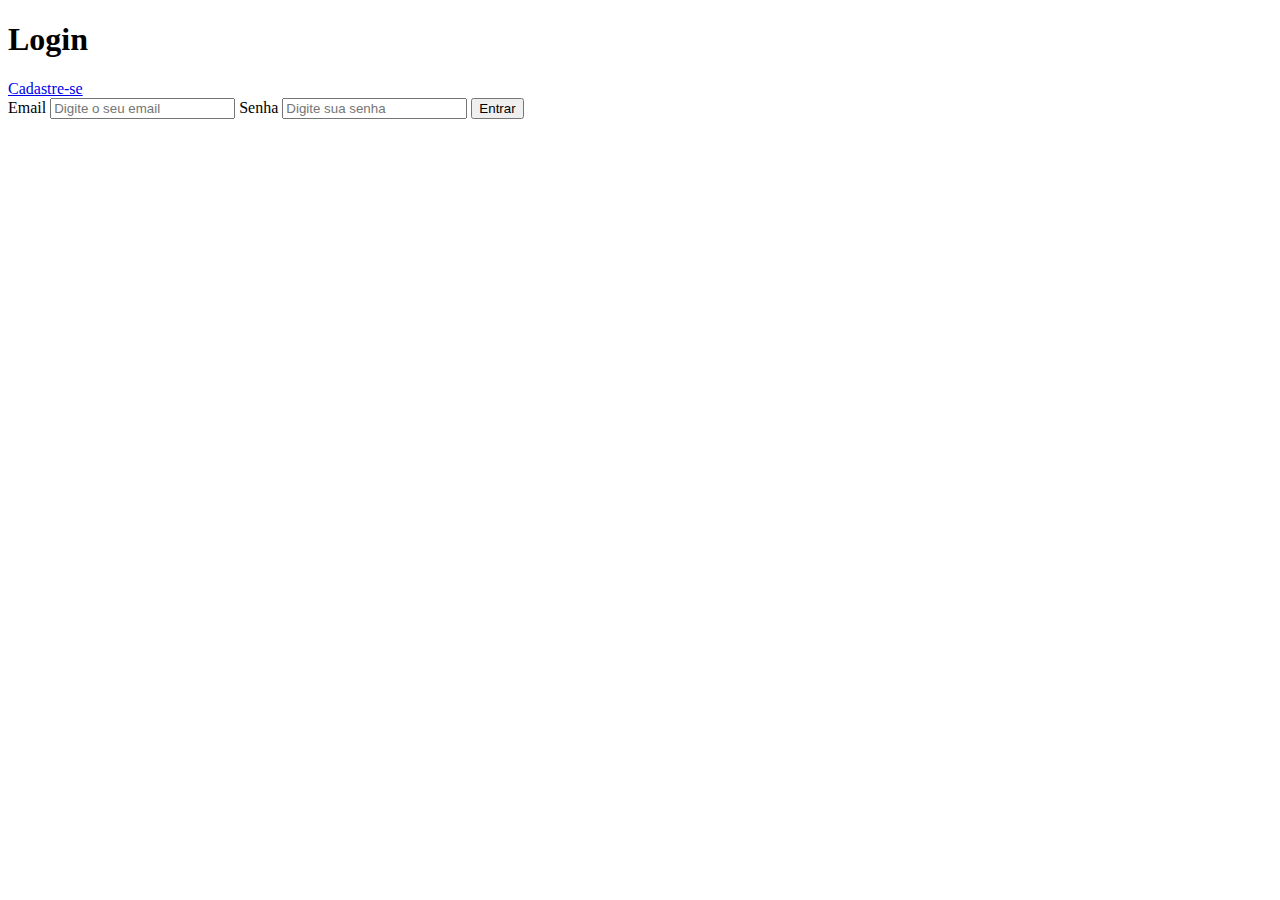
==== html/cadastro.html @ ceff6b8c "final_login" ====
<!DOCTYPE html>
<html lang="pt_br">

<head>
    <meta charset="UTF-8">
    <meta http-equiv="X-UA-Compatible" content="IE=edge">
    <meta name="viewport" content="width=device-width, initial-scale=1.0">
    <meta description="Tela de Cadastro para acesso à Plataforma">
    <link rel="stylesheet" href="./plugin/fontawesome/css/fontawesome.min.css">
    <link rel="shortcut icon" href="./images/graduation-cap-solid.svg" type="image/x-icon">
    <!-- coloca o icon na guia-->
    <link rel="stylesheet" href="./css/import.css">
    <title>Cadasatro Museu</title>
</head>

<body>
    <main id="main_panel">
        <section id="logo_panel">

        </section>
        <section id="login_panel">
            <div class="animation-up" id="form_panel">
                <div id="title_panel">
                    <h1>Login</h1>
                    <a href="#">Cadastre-se</a>
                </div>

                <form id="form_login">
                    <label for="e-mail">Email</label>
                    <input placeholder="Digite o seu email" class="input_field" type="email" id="e-mail">
                    <label for="pass">Senha</label>
                    <input placeholder="Digite sua senha" class="input_field" type="password" id="pass">
                    <button type="submit">Entrar</button>
                </form>
            </div>


        </section>

    </main>
</body>

</html>
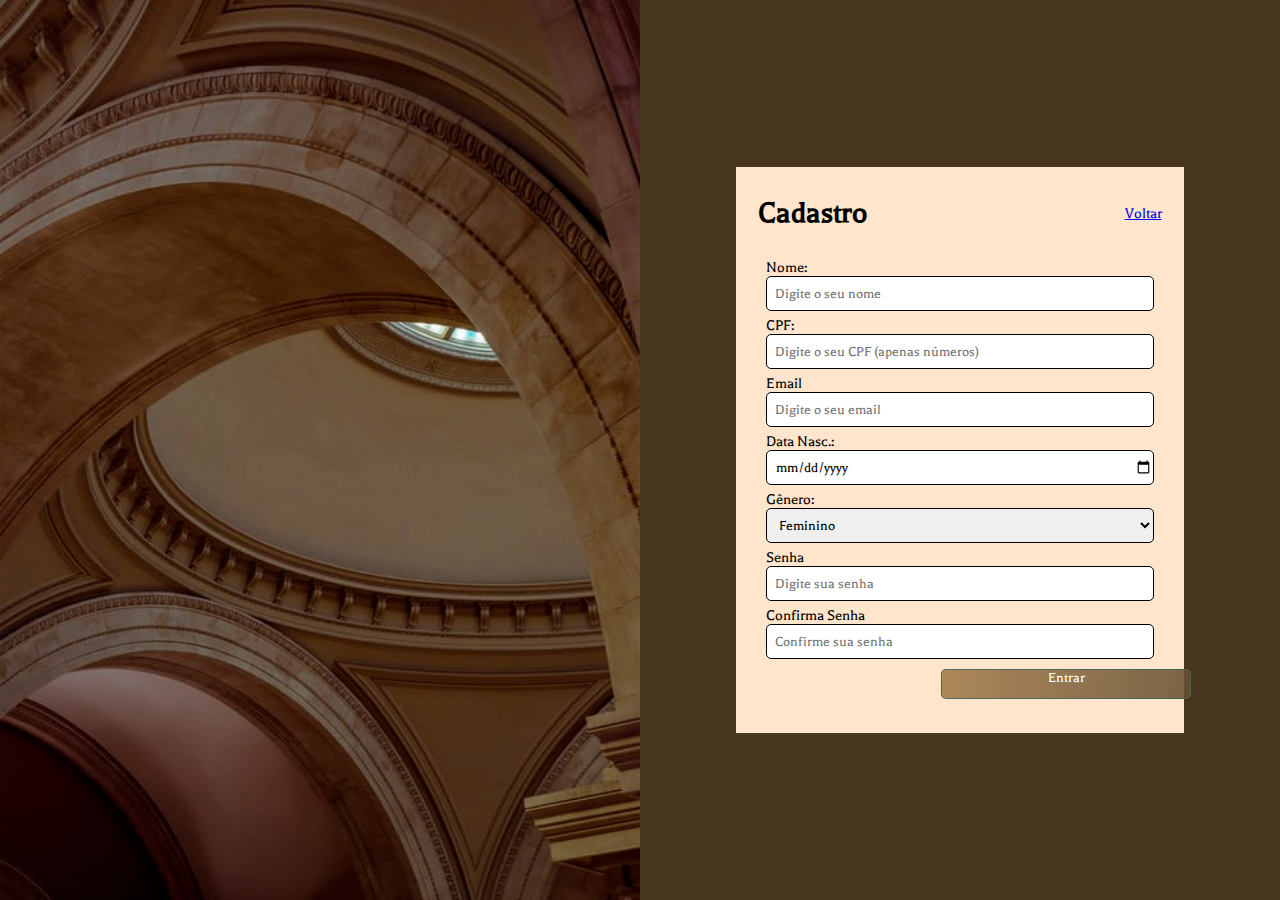
==== commit 32f41d0e: "final_aula14092021" ====
--- a/html/cadastro.html
+++ b/html/cadastro.html
@@ -6,37 +6,49 @@
     <meta http-equiv="X-UA-Compatible" content="IE=edge">
     <meta name="viewport" content="width=device-width, initial-scale=1.0">
     <meta description="Tela de Cadastro para acesso à Plataforma">
-    <link rel="stylesheet" href="./plugin/fontawesome/css/fontawesome.min.css">
-    <link rel="shortcut icon" href="./images/graduation-cap-solid.svg" type="image/x-icon">
+    <link rel="stylesheet" href="../plugin/fontawesome/css/fontawesome.min.css">
+    <link rel="shortcut icon" href="../images/address-card.svg" type="image/x-icon">
     <!-- coloca o icon na guia-->
-    <link rel="stylesheet" href="./css/import.css">
+    <link rel="stylesheet" href="../css/import.css">
     <title>Cadasatro Museu</title>
 </head>
 
 <body>
     <main id="main_panel">
-        <section id="logo_panel">
+        <section id="logo_panel_cad">
 
         </section>
-        <section id="login_panel">
+        <section id="cadastro_panel">
             <div class="animation-up" id="form_panel">
                 <div id="title_panel">
-                    <h1>Login</h1>
-                    <a href="#">Cadastre-se</a>
+                    <h1>Cadastro</h1>
+                    <a href="../index.html">Voltar</a>
                 </div>
-
-                <form id="form_login">
+                <form id="form_cadastro">
+                    <label for="nome">Nome:</label>
+                    <input placeholder="Digite o seu nome" class="input_field" type="text" id="nome">
+                    <label for="cpf">CPF:</label>
+                    <input placeholder="Digite o seu CPF (apenas números)" class="input_field" type="number" id="cpf">
                     <label for="e-mail">Email</label>
                     <input placeholder="Digite o seu email" class="input_field" type="email" id="e-mail">
+                    <label for="datanasc">Data Nasc.:</label>
+                    <input placeholder="Digite a sua data de nascimento" class="input_field" type="date" id="data">
+                    <label for="genero">Gênero:</label>
+                    <select name="genero" id="gen" class="input_field">
+                            <option value="fem">Feminino</option>
+                            <option value="masc">Masculino</option>
+                            <option value="outro">Outro</option>
+                        </select>
+
                     <label for="pass">Senha</label>
                     <input placeholder="Digite sua senha" class="input_field" type="password" id="pass">
+                    <label for="pass">Confirma Senha</label>
+                    <input placeholder="Confirme sua senha" class="input_field" type="password" id="confpass">
                     <button type="submit">Entrar</button>
+
                 </form>
             </div>
-
-
         </section>
-
     </main>
 </body>
 
--- a/css/import.css
+++ b/css/import.css
@@ -0,0 +1,5 @@
+@import "fontes.css";
+@import "reset.css";
+@import "variables.css";
+@import "login.css";
+@import "cadastro.css";